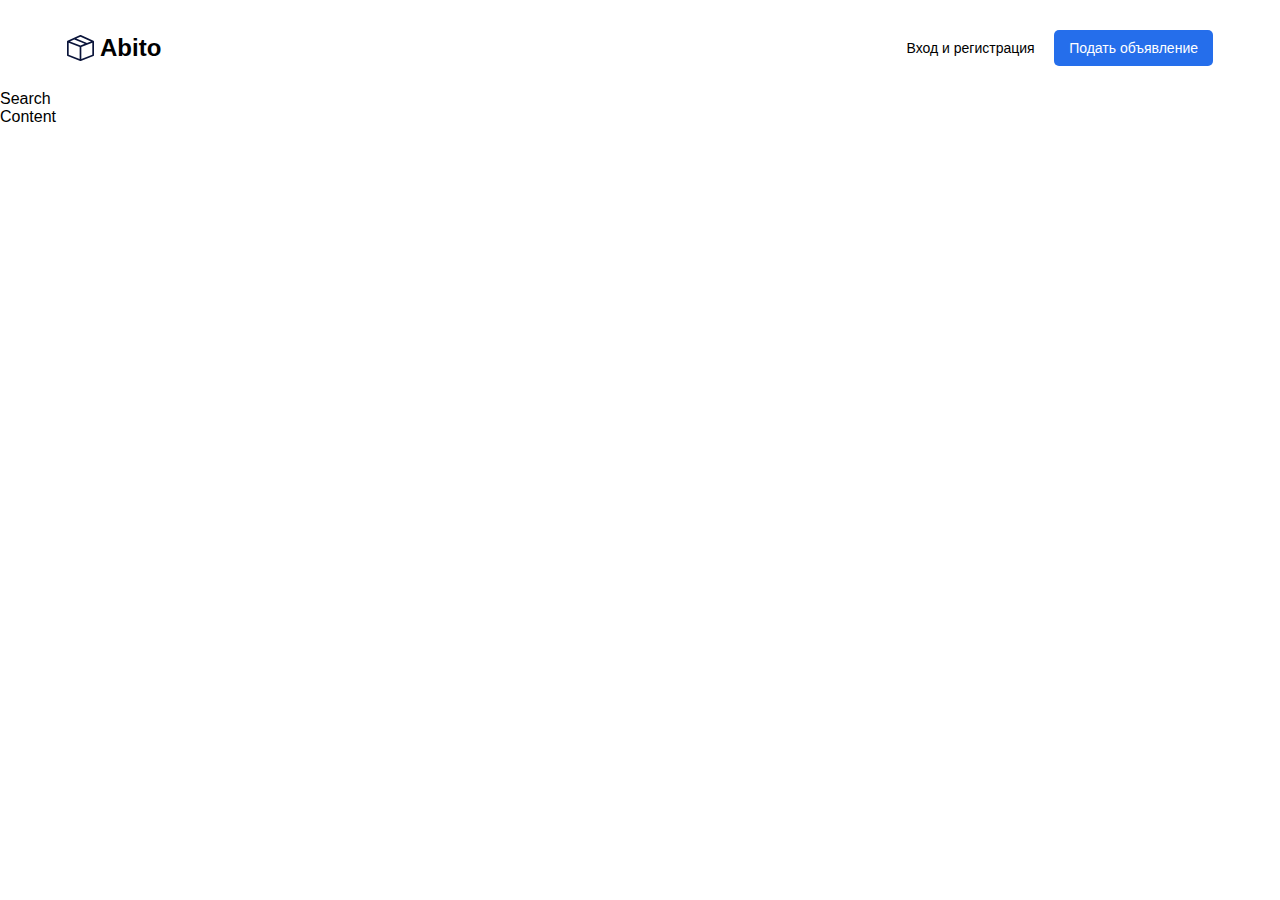
==== index.html @ 6861e72b "Add files via upload" ====
<!DOCTYPE html>
<html lang="en">

<head>
    <meta charset="UTF-8">
    <meta name="viewport" content="width=device-width, initial-scale=1.0">
    <link rel="stylesheet" href="./style.css">
    <title>Abito</title>
</head>

<body>
    <header class="header">
        <div class="container">
            <div class="header-box">
                <div class="header-logo">
                    <img src="./image/logo.svg" alt="logo">
                    <span>Abito</span>
                </div>
                <div class="header-controls">
                    <button class="btn btn-outline">Вход и регистрация</button>
                    <button class="btn btn-primary">Подать объявление</button>
                </div>

                <div class="header-burger">
                    <img src="/image/burger.svg" alt="burger">
                </div>
            </div>
        </div>
    </header>
    <div>Search</div>
    <main>Content</main>
</body>

</html>
---- style.css ----
* {
    box-sizing: border-box;
}

body {
    margin: 0;
    font-family: sans-serif;
}

.container {
    width: 100%;
    max-width: 1170px;
    padding: 0 12px;
    margin: 0 auto;
}

.btn {
    line-height: 16px;
    font-size: 14px;
    font-weight: 400;
    padding: 10px 15px;
    border-radius: 5px;
    border: none;
    cursor: pointer;
}

.btn-outline {
    background-color: transparent;
}

.btn-primary {
    background-color: rgb(37, 110, 235);
    color: rgb(255, 255, 255);
}


.header {
    padding-top: 30px;
    padding-bottom: 24px;
}

.header-box {
    display: flex;
    justify-content: space-between;
    align-items: center;
}

.header-logo {
    display: flex;
    justify-content: flex-start;
    align-items: center;
}

.header-logo span {
    line-height: 28px;
    font-size: 24px;
    font-weight: 700;
    margin-left: 6px;
}

.header-burger {
    width: 30px;
    height: 19px;
    display: none;
}

@media (max-width: 1200px) {
    .container {
        max-width: 930px;
    }
}

@media (max-width: 991px) {
    .container {
        max-width: 730px;
    }
}

@media (max-width: 786px) {
    .container {
        max-width: 100%;
    }

    .header-controls {
        display: none;
    }

    .header-burger {
        display: block;
    }
}
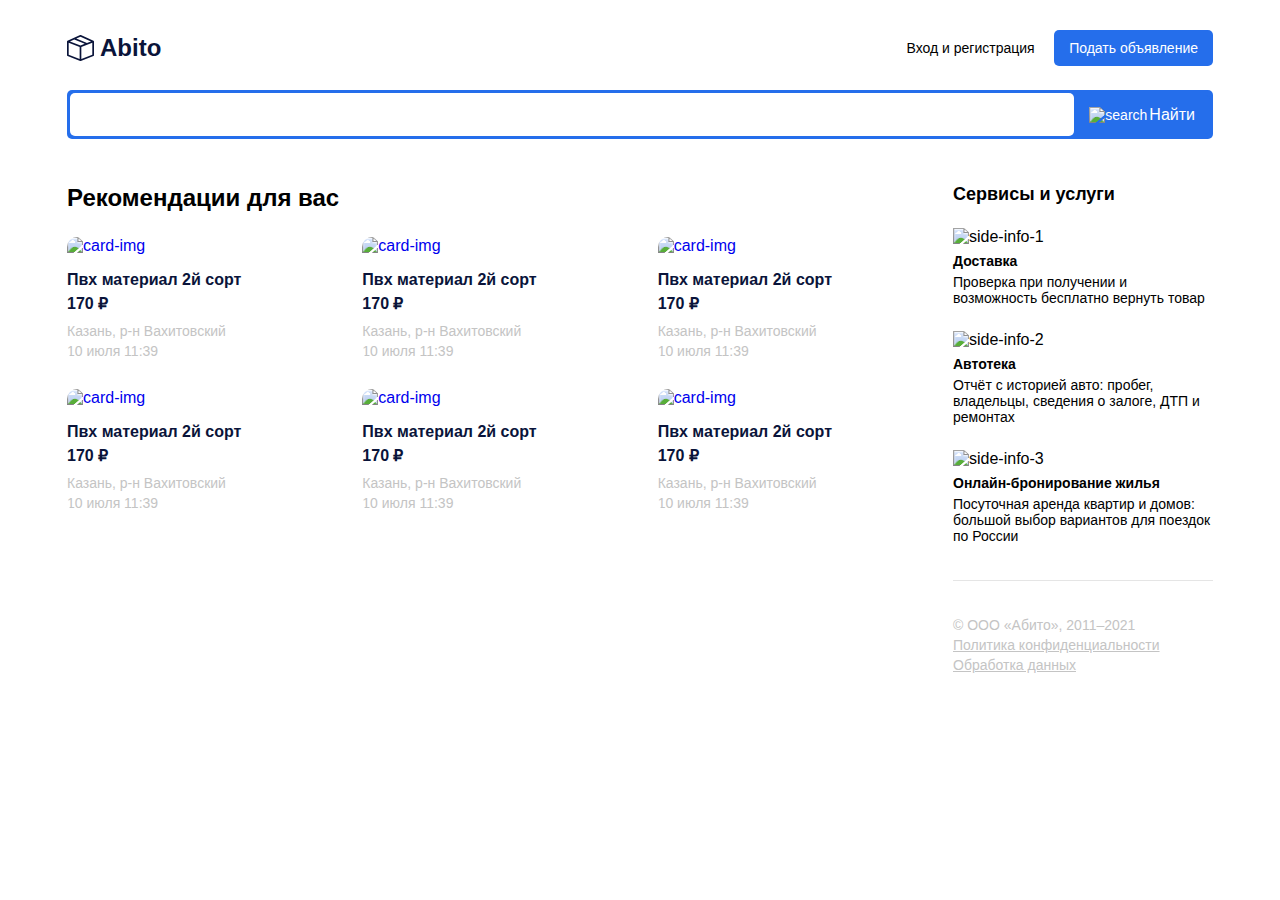
==== commit ee615082: "Add files via upload" ====
--- a/index.html
+++ b/index.html
@@ -12,10 +12,10 @@
     <header class="header">
         <div class="container">
             <div class="header-box">
-                <div class="header-logo">
+                <a href="/" class="header-logo">
                     <img src="./image/logo.svg" alt="logo">
                     <span>Abito</span>
-                </div>
+                </a>
                 <div class="header-controls">
                     <button class="btn btn-outline">Вход и регистрация</button>
                     <button class="btn btn-primary">Подать объявление</button>
@@ -27,8 +27,235 @@
             </div>
         </div>
     </header>
-    <div>Search</div>
-    <main>Content</main>
+
+    <main>
+        <section class="search">
+            <div class="container">
+                <div class="search-box">
+                    <input type="text">
+                    <button class="btn btn-primary search-btn">
+                        <img class="" src="./image/search.svg" alt="search">
+                        <span class="search-btn_text">Найти</span>
+                    </button>
+                </div>
+            </div>
+        </section>
+
+        <section class="content">
+            <div class="container">
+                <div class="contet-box">
+                    <div class="content-main">
+                        <h2 class="content-main_title">Рекомендации для вас</h2>
+
+                        <div class="contain-main_list">
+                            <a href="/product.html" class="content-main_list-item">
+                                <div class="content-main_list-item--img">
+                                    <img src="./image/card-img.png" alt="card-img">
+                                </div>
+
+                                <h5 class="content-main_list-item--title">
+                                    Пвх материал 2й сорт
+                                </h5>
+
+                                <strong class="content-main_list-item--price">
+                                    170 ₽
+                                </strong>
+
+                                <div class="content-main_list-item--desc-box">
+                                    <span class="content-main_list-item--desc">
+                                        Казань, р-н Вахитовский
+                                    </span>
+
+                                    <span class="content-main_list-item--desc">
+                                        10 июля 11:39
+                                    </span>
+                                </div>
+
+                            </a>
+
+                            <a href="/product.html" class="content-main_list-item">
+                                <div class="content-main_list-item--img">
+                                    <img src="./image/card-img.png" alt="card-img">
+                                </div>
+
+                                <h5 class="content-main_list-item--title">
+                                    Пвх материал 2й сорт
+                                </h5>
+
+                                <strong class="content-main_list-item--price">
+                                    170 ₽
+                                </strong>
+
+                                <div class="content-main_list-item--desc-box">
+                                    <span class="content-main_list-item--desc">
+                                        Казань, р-н Вахитовский
+                                    </span>
+
+                                    <span class="content-main_list-item--desc">
+                                        10 июля 11:39
+                                    </span>
+                                </div>
+
+                            </a>
+
+                            <a href="/product.html" class="content-main_list-item">
+                                <div class="content-main_list-item--img">
+                                    <img src="./image/card-img.png" alt="card-img">
+                                </div>
+
+                                <h5 class="content-main_list-item--title">
+                                    Пвх материал 2й сорт
+                                </h5>
+
+                                <strong class="content-main_list-item--price">
+                                    170 ₽
+                                </strong>
+
+                                <div class="content-main_list-item--desc-box">
+                                    <span class="content-main_list-item--desc">
+                                        Казань, р-н Вахитовский
+                                    </span>
+
+                                    <span class="content-main_list-item--desc">
+                                        10 июля 11:39
+                                    </span>
+                                </div>
+
+                            </a>
+
+                            <a href="/product.html" class="content-main_list-item">
+                                <div class="content-main_list-item--img">
+                                    <img src="./image/card-img.png" alt="card-img">
+                                </div>
+
+                                <h5 class="content-main_list-item--title">
+                                    Пвх материал 2й сорт
+                                </h5>
+
+                                <strong class="content-main_list-item--price">
+                                    170 ₽
+                                </strong>
+
+                                <div class="content-main_list-item--desc-box">
+                                    <span class="content-main_list-item--desc">
+                                        Казань, р-н Вахитовский
+                                    </span>
+
+                                    <span class="content-main_list-item--desc">
+                                        10 июля 11:39
+                                    </span>
+                                </div>
+
+                            </a>
+
+                            <a href="/product.html" class="content-main_list-item">
+                                <div class="content-main_list-item--img">
+                                    <img src="./image/card-img.png" alt="card-img">
+                                </div>
+
+                                <h5 class="content-main_list-item--title">
+                                    Пвх материал 2й сорт
+                                </h5>
+
+                                <strong class="content-main_list-item--price">
+                                    170 ₽
+                                </strong>
+
+                                <div class="content-main_list-item--desc-box">
+                                    <span class="content-main_list-item--desc">
+                                        Казань, р-н Вахитовский
+                                    </span>
+
+                                    <span class="content-main_list-item--desc">
+                                        10 июля 11:39
+                                    </span>
+                                </div>
+
+                            </a>
+
+                            <a href="/product.html" class="content-main_list-item">
+                                <div class="content-main_list-item--img">
+                                    <img src="./image/card-img.png" alt="card-img">
+                                </div>
+
+                                <h5 class="content-main_list-item--title">
+                                    Пвх материал 2й сорт
+                                </h5>
+
+                                <strong class="content-main_list-item--price">
+                                    170 ₽
+                                </strong>
+
+                                <div class="content-main_list-item--desc-box">
+                                    <span class="content-main_list-item--desc">
+                                        Казань, р-н Вахитовский
+                                    </span>
+
+                                    <span class="content-main_list-item--desc">
+                                        10 июля 11:39
+                                    </span>
+                                </div>
+
+                            </a>
+
+                        </div>
+                    </div>
+                    <div class="content-side">
+                        <h3 class="content-side_title">Сервисы и услуги</h3>
+
+                        <div class="content-side__box">
+                            <div class="content-side__list">
+                                <div class="content-side__list-item">
+                                    <img class="content-side__list-item--img" src="./image/side-info-1.svg"
+                                        alt="side-info-1">
+                                    <h5 class="content-side__list-item--title">Доставка</h5>
+                                    <p class="content-side__list-item--text">
+                                        Проверка при получении и возможность
+                                        бесплатно вернуть товар
+                                    </p>
+                                </div>
+                                <div class="content-side__list-item">
+                                    <img class="content-side__list-item--img" src="./image/side-info-2.svg"
+                                        alt="side-info-2">
+                                    <h5 class="content-side__list-item--title">Автотека</h5>
+                                    <p class="content-side__list-item--text">
+                                        Отчёт с историей авто: пробег, владельцы,
+                                        сведения о залоге, ДТП и ремонтах
+                                    </p>
+                                </div>
+                                <div class="content-side__list-item">
+                                    <img class="content-side__list-item--img" src="./image/side-info-3.svg"
+                                        alt="side-info-3">
+                                    <h5 class="content-side__list-item--title">Онлайн-бронирование жилья</h5>
+                                    <p class="content-side__list-item--text">
+                                        Посуточная аренда квартир и домов: большой
+                                        выбор вариантов для поездок по России
+                                    </p>
+                                </div>
+
+                            </div>
+
+                            <div class="content-side__footer">
+                                <p class="content-side__footer--item">
+                                    © ООО «Абито», 2011–2021
+                                </p>
+                                <a href="#" class="content-side__footer--item">
+                                    Политика конфиденциальности
+                                </a>
+                                <a href="#" class="content-side__footer--item">
+                                    Обработка данных
+                                </a>
+                            </div>
+
+                        </div>
+
+                    </div>
+                </div>
+
+            </div>
+        </section>
+
+    </main>
 </body>
 
 </html>--- a/style.css
+++ b/style.css
@@ -49,6 +49,7 @@
     display: flex;
     justify-content: flex-start;
     align-items: center;
+    text-decoration: none;
 }
 
 .header-logo span {
@@ -56,6 +57,7 @@
     font-size: 24px;
     font-weight: 700;
     margin-left: 6px;
+    color: rgb(10, 20, 58);
 }
 
 .header-burger {
@@ -64,16 +66,257 @@
     display: none;
 }
 
+.search {
+    margin-bottom: 45px;
+}
+
+.search-box {
+    width: 100%;
+    border-radius: 5px;
+    background-color: rgb(37, 110, 235);
+    padding: 3px;
+    display: flex;
+    align-items: center;
+    justify-content: flex-start;
+}
+
+.search-box input {
+    flex-grow: 1;
+    padding: 14px 22px;
+    border-radius: 5px;
+    outline: none;
+    border: none;
+    min-width: 0;
+}
+
+.search-btn {
+    display: flex;
+    align-items: center;
+}
+
+.search-btn .search-btn_icon {
+    width: 15px;
+    height: 15px;
+}
+
+.search-btn .search-btn_text {
+    margin-left: 2px;
+    font-size: 16px;
+    line-height: 19px;
+}
+
+.content {
+    padding-bottom: 50px;
+}
+
+.contet-box {
+    display: flex;
+    justify-content: space-between;
+    align-items: flex-start;
+    gap: 30px;
+}
+
+.content-main {
+    flex-grow: 1;
+}
+
+.content-side {
+    width: 260px;
+    min-width: 260px;
+}
+
+.content-main_title {
+    font-size: 24px;
+    line-height: 28px;
+    margin-top: 0;
+    margin-bottom: 25px;
+}
+
+.contain-main_list {
+    display: flex;
+    justify-content: space-between;
+    flex-wrap: wrap;
+    row-gap: 30px;
+}
+
+.content-main_list-item {
+    width: calc((100% - 60px) / 3);
+    display: flex;
+    flex-direction: column;
+    align-items: flex-start;
+    border-radius: 10px;
+    overflow: hidden;
+    text-decoration: none;
+}
+
+.content-main_list-item--img {
+    width: 100%;
+    display: flex;
+}
+
+.content-main_list-item--img img {
+    width: 100%;
+}
+
+.content-main_list-item--title {
+    margin-top: 15px;
+    margin-bottom: 5px;
+    font-size: 16px;
+    line-height: 19px;
+    color: rgb(10, 20, 58);
+}
+
+.content-main_list-item:hover .content-main_list-item--title {
+    color: rgb(37, 110, 235);
+}
+
+.content-main_list-item--price {
+    font-size: 16px;
+    line-height: 19px;
+    margin-bottom: 10px;
+    color: rgb(10, 20, 58);
+}
+
+.content-main_list-item--desc-box {
+    display: flex;
+    flex-direction: column;
+    row-gap: 4px;
+}
+
+.content-main_list-item--desc {
+    font-size: 14px;
+    line-height: 16px;
+    color: rgb(196, 196, 196);
+}
+
+.content-side_title {
+    font-size: 18px;
+    line-height: 21px;
+    margin-top: 0;
+    margin-bottom: 23px;
+}
+
+.content-side__list {
+    display: flex;
+    flex-direction: column;
+    justify-content: space-between;
+    height: 100%;
+    gap: 25px;
+    border-bottom: 1px solid rgb(229, 229, 229);
+    margin-bottom: 36px;
+    padding-bottom: 36px;
+}
+
+.content-side__list-item {
+    display: flex;
+    flex-direction: column;
+    align-items: flex-start;
+}
+
+.content-side__list-item--title {
+    margin-top: 7px;
+    margin-bottom: 5px;
+    font-size: 14px;
+    line-height: 16px;
+}
+
+.content-side__list-item--text {
+    font-size: 14px;
+    line-height: 16px;
+    margin: 0;
+}
+
+.content-side__footer {
+    display: flex;
+    flex-direction: column;
+    gap: 4px;
+}
+
+.content-side__footer--item {
+    color: rgb(196, 196, 196);
+    margin: 0;
+    font-size: 14px;
+    line-height: 16px;
+}
+
+.content-product {
+    display: flex;
+    flex-grow: 1;
+    gap: 30px;
+}
+
+.content-product__left {
+    flex-basis: 50%;
+}
+
+.content-product__right {
+    flex-basis: 50%;
+}
+
+.content-product__title,
+.content-product__price {
+    font-size: 24px;
+    line-height: 28px;
+    margin-top: 0;
+    margin-bottom: 25px;
+}
+
+.content-product__img {
+    width: 100%;
+}
+
+.content-product__text {
+    font-size: 14px;
+    line-height: 20px;
+}
+
+.btn-large {
+    width: 264px;
+    height: 54px;
+}
+
 @media (max-width: 1200px) {
     .container {
         max-width: 930px;
     }
+
+    .content-main_list-item {
+        width: calc((100% - 30px) / 2);
+    }
 }
 
 @media (max-width: 991px) {
     .container {
         max-width: 730px;
     }
+
+    .contet-box {
+        flex-direction: column;
+    }
+
+    .content-main {
+        width: 100%;
+    }
+
+    .content-side {
+        width: 100%;
+        min-width: none;
+    }
+
+    .content-product {
+        flex-direction: column;
+        width: 100%;
+    }
+
+    .content-product__left {
+        flex-basis: 100%;
+        width: 100%;
+    }
+
+    .content-product__right {
+        flex-basis: 100%;
+        width: 100%;
+    }
 }
 
 @media (max-width: 786px) {
@@ -88,4 +331,14 @@
     .header-burger {
         display: block;
     }
+
+    .search-btn .search-btn_text {
+        display: none;
+    }
+
+    @media (max-width: 480px) {
+        .content-main_list-item {
+            width: 100%;
+        }
+    }
 }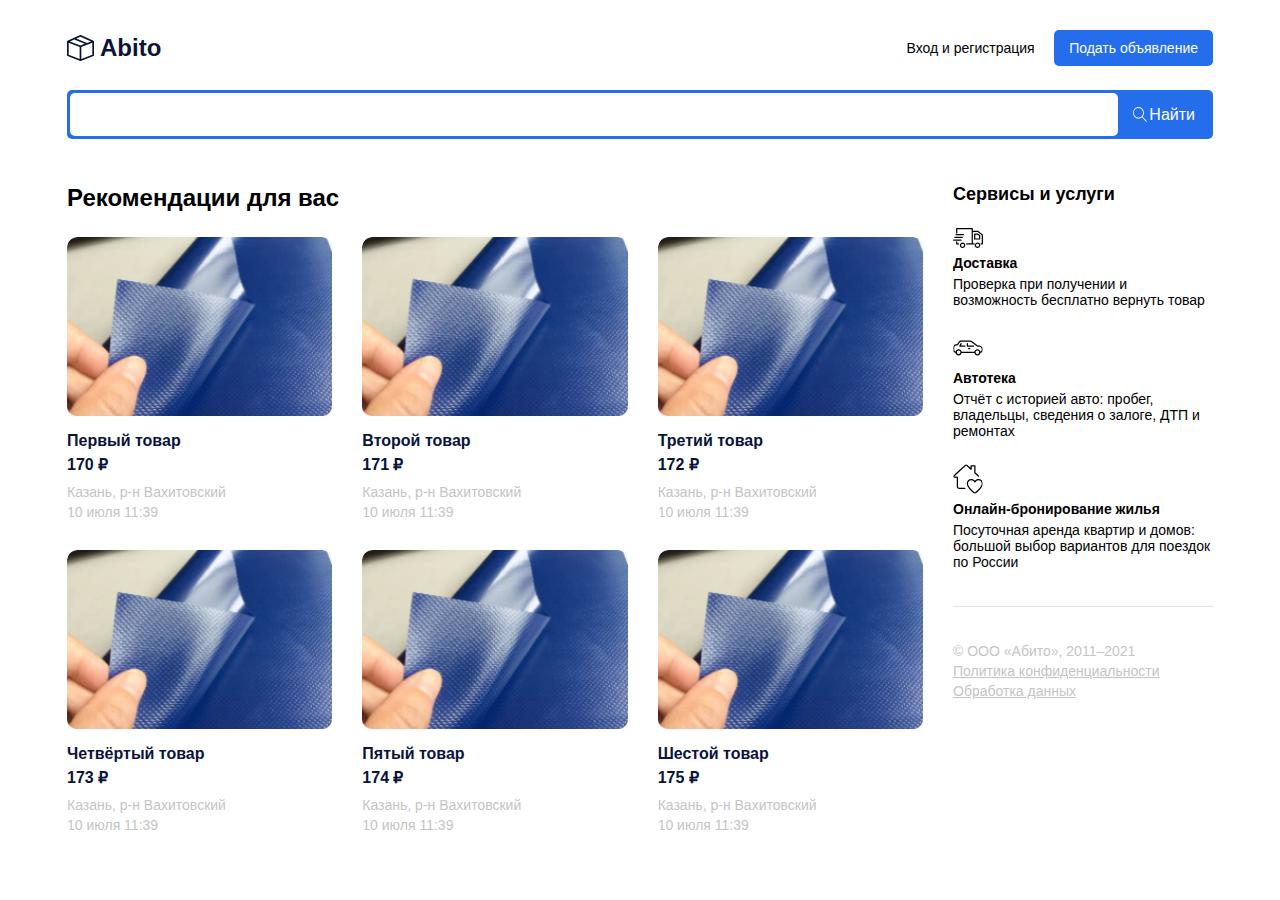
==== commit 334251f4: "Add files via upload" ====
--- a/index.html
+++ b/index.html
@@ -5,6 +5,7 @@
     <meta charset="UTF-8">
     <meta name="viewport" content="width=device-width, initial-scale=1.0">
     <link rel="stylesheet" href="./style.css">
+    <script src="./script.js" defer></script>
     <title>Abito</title>
 </head>
 
@@ -48,155 +49,155 @@
                         <h2 class="content-main_title">Рекомендации для вас</h2>
 
                         <div class="contain-main_list">
-                            <a href="/product.html" class="content-main_list-item">
-                                <div class="content-main_list-item--img">
-                                    <img src="./image/card-img.png" alt="card-img">
-                                </div>
-
-                                <h5 class="content-main_list-item--title">
-                                    Пвх материал 2й сорт
-                                </h5>
-
-                                <strong class="content-main_list-item--price">
-                                    170 ₽
-                                </strong>
-
-                                <div class="content-main_list-item--desc-box">
-                                    <span class="content-main_list-item--desc">
-                                        Казань, р-н Вахитовский
-                                    </span>
-
-                                    <span class="content-main_list-item--desc">
-                                        10 июля 11:39
-                                    </span>
-                                </div>
-
-                            </a>
-
-                            <a href="/product.html" class="content-main_list-item">
-                                <div class="content-main_list-item--img">
-                                    <img src="./image/card-img.png" alt="card-img">
-                                </div>
-
-                                <h5 class="content-main_list-item--title">
-                                    Пвх материал 2й сорт
-                                </h5>
-
-                                <strong class="content-main_list-item--price">
-                                    170 ₽
-                                </strong>
-
-                                <div class="content-main_list-item--desc-box">
-                                    <span class="content-main_list-item--desc">
-                                        Казань, р-н Вахитовский
-                                    </span>
-
-                                    <span class="content-main_list-item--desc">
-                                        10 июля 11:39
-                                    </span>
-                                </div>
-
-                            </a>
-
-                            <a href="/product.html" class="content-main_list-item">
-                                <div class="content-main_list-item--img">
-                                    <img src="./image/card-img.png" alt="card-img">
-                                </div>
-
-                                <h5 class="content-main_list-item--title">
-                                    Пвх материал 2й сорт
-                                </h5>
-
-                                <strong class="content-main_list-item--price">
-                                    170 ₽
-                                </strong>
-
-                                <div class="content-main_list-item--desc-box">
-                                    <span class="content-main_list-item--desc">
-                                        Казань, р-н Вахитовский
-                                    </span>
-
-                                    <span class="content-main_list-item--desc">
-                                        10 июля 11:39
-                                    </span>
-                                </div>
-
-                            </a>
-
-                            <a href="/product.html" class="content-main_list-item">
-                                <div class="content-main_list-item--img">
-                                    <img src="./image/card-img.png" alt="card-img">
-                                </div>
-
-                                <h5 class="content-main_list-item--title">
-                                    Пвх материал 2й сорт
-                                </h5>
-
-                                <strong class="content-main_list-item--price">
-                                    170 ₽
-                                </strong>
-
-                                <div class="content-main_list-item--desc-box">
-                                    <span class="content-main_list-item--desc">
-                                        Казань, р-н Вахитовский
-                                    </span>
-
-                                    <span class="content-main_list-item--desc">
-                                        10 июля 11:39
-                                    </span>
-                                </div>
-
-                            </a>
-
-                            <a href="/product.html" class="content-main_list-item">
-                                <div class="content-main_list-item--img">
-                                    <img src="./image/card-img.png" alt="card-img">
-                                </div>
-
-                                <h5 class="content-main_list-item--title">
-                                    Пвх материал 2й сорт
-                                </h5>
-
-                                <strong class="content-main_list-item--price">
-                                    170 ₽
-                                </strong>
-
-                                <div class="content-main_list-item--desc-box">
-                                    <span class="content-main_list-item--desc">
-                                        Казань, р-н Вахитовский
-                                    </span>
-
-                                    <span class="content-main_list-item--desc">
-                                        10 июля 11:39
-                                    </span>
-                                </div>
-
-                            </a>
-
-                            <a href="/product.html" class="content-main_list-item">
-                                <div class="content-main_list-item--img">
-                                    <img src="./image/card-img.png" alt="card-img">
-                                </div>
-
-                                <h5 class="content-main_list-item--title">
-                                    Пвх материал 2й сорт
-                                </h5>
-
-                                <strong class="content-main_list-item--price">
-                                    170 ₽
-                                </strong>
-
-                                <div class="content-main_list-item--desc-box">
-                                    <span class="content-main_list-item--desc">
-                                        Казань, р-н Вахитовский
-                                    </span>
-
-                                    <span class="content-main_list-item--desc">
-                                        10 июля 11:39
-                                    </span>
-                                </div>
-
-                            </a>
+                            <!-- <a href="/product.html" class="content-main_list-item">
+                                <div class="content-main_list-item--img">
+                                    <img src="./image/card-img.png" alt="card-img">
+                                </div>
+
+                                <h5 class="content-main_list-item--title">
+                                    Пвх материал 2й сорт
+                                </h5>
+
+                                <strong class="content-main_list-item--price">
+                                    170 ₽
+                                </strong>
+
+                                <div class="content-main_list-item--desc-box">
+                                    <span class="content-main_list-item--desc">
+                                        Казань, р-н Вахитовский
+                                    </span>
+
+                                    <span class="content-main_list-item--desc">
+                                        10 июля 11:39
+                                    </span>
+                                </div>
+
+                            </a>
+
+                            <a href="/product.html" class="content-main_list-item">
+                                <div class="content-main_list-item--img">
+                                    <img src="./image/card-img.png" alt="card-img">
+                                </div>
+
+                                <h5 class="content-main_list-item--title">
+                                    Пвх материал 2й сорт
+                                </h5>
+
+                                <strong class="content-main_list-item--price">
+                                    170 ₽
+                                </strong>
+
+                                <div class="content-main_list-item--desc-box">
+                                    <span class="content-main_list-item--desc">
+                                        Казань, р-н Вахитовский
+                                    </span>
+
+                                    <span class="content-main_list-item--desc">
+                                        10 июля 11:39
+                                    </span>
+                                </div>
+
+                            </a>
+
+                            <a href="/product.html" class="content-main_list-item">
+                                <div class="content-main_list-item--img">
+                                    <img src="./image/card-img.png" alt="card-img">
+                                </div>
+
+                                <h5 class="content-main_list-item--title">
+                                    Пвх материал 2й сорт
+                                </h5>
+
+                                <strong class="content-main_list-item--price">
+                                    170 ₽
+                                </strong>
+
+                                <div class="content-main_list-item--desc-box">
+                                    <span class="content-main_list-item--desc">
+                                        Казань, р-н Вахитовский
+                                    </span>
+
+                                    <span class="content-main_list-item--desc">
+                                        10 июля 11:39
+                                    </span>
+                                </div>
+
+                            </a>
+
+                            <a href="/product.html" class="content-main_list-item">
+                                <div class="content-main_list-item--img">
+                                    <img src="./image/card-img.png" alt="card-img">
+                                </div>
+
+                                <h5 class="content-main_list-item--title">
+                                    Пвх материал 2й сорт
+                                </h5>
+
+                                <strong class="content-main_list-item--price">
+                                    170 ₽
+                                </strong>
+
+                                <div class="content-main_list-item--desc-box">
+                                    <span class="content-main_list-item--desc">
+                                        Казань, р-н Вахитовский
+                                    </span>
+
+                                    <span class="content-main_list-item--desc">
+                                        10 июля 11:39
+                                    </span>
+                                </div>
+
+                            </a>
+
+                            <a href="/product.html" class="content-main_list-item">
+                                <div class="content-main_list-item--img">
+                                    <img src="./image/card-img.png" alt="card-img">
+                                </div>
+
+                                <h5 class="content-main_list-item--title">
+                                    Пвх материал 2й сорт
+                                </h5>
+
+                                <strong class="content-main_list-item--price">
+                                    170 ₽
+                                </strong>
+
+                                <div class="content-main_list-item--desc-box">
+                                    <span class="content-main_list-item--desc">
+                                        Казань, р-н Вахитовский
+                                    </span>
+
+                                    <span class="content-main_list-item--desc">
+                                        10 июля 11:39
+                                    </span>
+                                </div>
+
+                            </a>
+
+                            <a href="/product.html" class="content-main_list-item">
+                                <div class="content-main_list-item--img">
+                                    <img src="./image/card-img.png" alt="card-img">
+                                </div>
+
+                                <h5 class="content-main_list-item--title">
+                                    Пвх материал 2й сорт
+                                </h5>
+
+                                <strong class="content-main_list-item--price">
+                                    170 ₽
+                                </strong>
+
+                                <div class="content-main_list-item--desc-box">
+                                    <span class="content-main_list-item--desc">
+                                        Казань, р-н Вахитовский
+                                    </span>
+
+                                    <span class="content-main_list-item--desc">
+                                        10 июля 11:39
+                                    </span>
+                                </div>
+
+                            </a> -->
 
                         </div>
                     </div>
